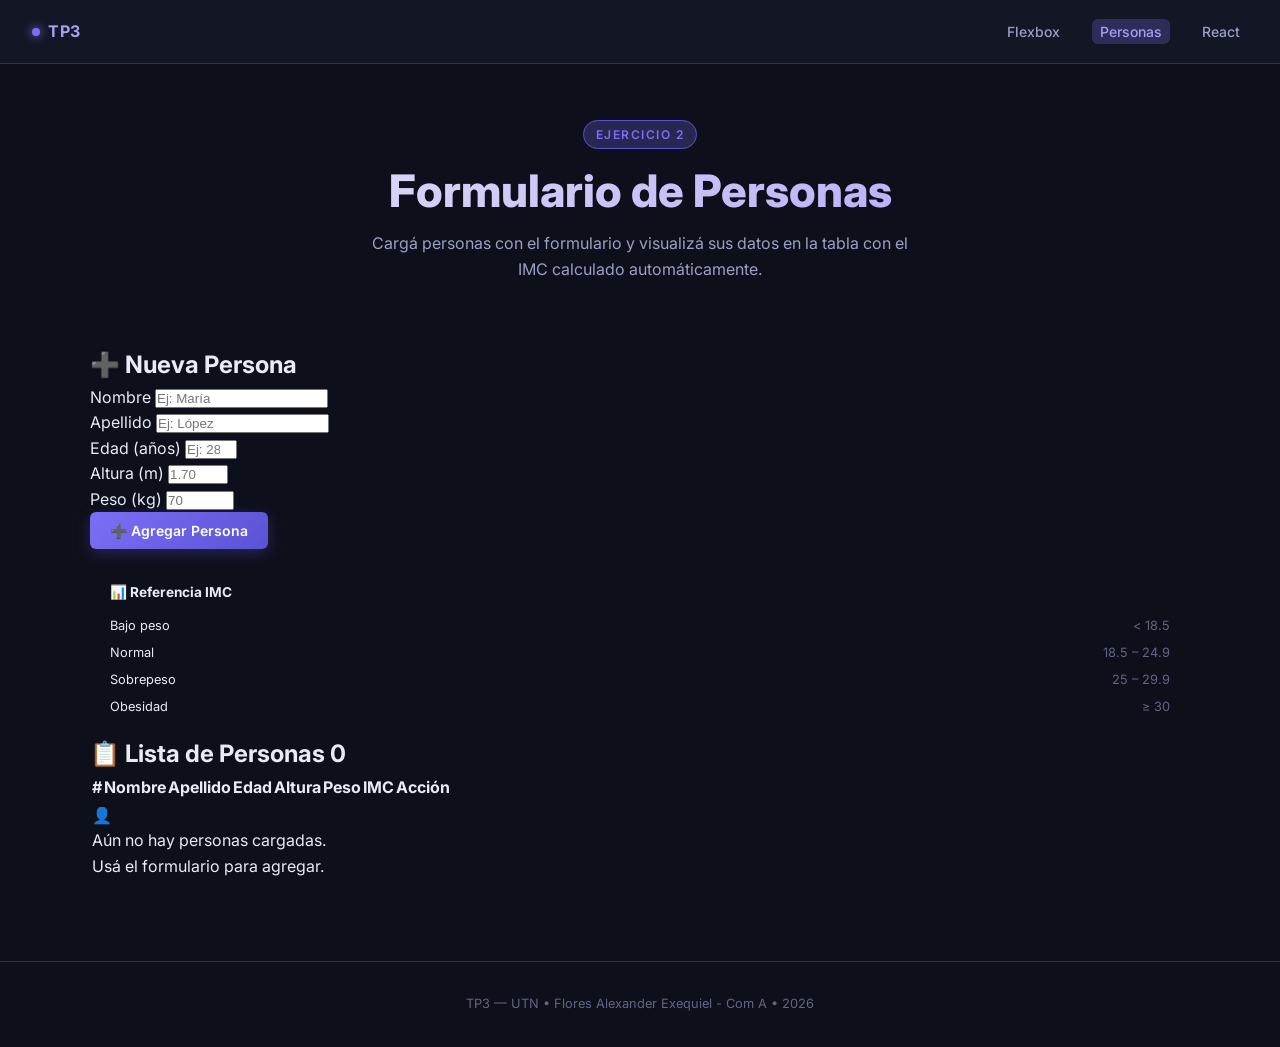
==== personas.html @ f4d53ebc "Octavo commit - Estructura personas.html terminado" ====
<!doctype html>
<html lang="es">
  <head>
    <meta charset="UTF-8" />
    <meta name="viewport" content="width=device-width, initial-scale=1.0" />
    <title>Ejercicio 2 — Formulario de Personas | TP3</title>
    <meta
      name="description"
      content="Ejercicio 2: formulario con JavaScript vanilla para cargar personas y calcular el IMC."
    />
    <link rel="stylesheet" href="style.css" />
  </head>
  <body>
    <!-- Navbar -->
    <nav class="navbar">
      <a href="index.html" class="navbar-brand">
        <span class="brand-dot"></span>
        TP3
      </a>
      <ul class="navbar-links">
        <li><a href="flexbox.html">Flexbox</a></li>
        <li><a href="personas.html" class="active">Personas</a></li>
        <li><a href="react.html">React</a></li>
      </ul>
    </nav>

    <!-- Header -->
    <header class="page-header animate-in">
      <span class="page-tag">Ejercicio 2</span>
      <h1>Formulario de Personas</h1>
      <p>
        Cargá personas con el formulario y visualizá sus datos en la tabla con
        el IMC calculado automáticamente.
      </p>
    </header>

    <!-- Content -->
    <main class="container section">
      <div class="page-layout">
        <!-- FORM PANEL -->
        <aside class="form-panel animate-in" style="animation-delay: 0.1s">
          <div class="form-card">
            <h2>➕ Nueva Persona</h2>

            <div class="form-fields">
              <div class="form-row">
                <div class="form-group">
                  <label for="inputNombre">Nombre</label>
                  <input
                    type="text"
                    id="inputNombre"
                    class="form-control"
                    placeholder="Ej: María"
                    autocomplete="off"
                  />
                </div>
                <div class="form-group">
                  <label for="inputApellido">Apellido</label>
                  <input
                    type="text"
                    id="inputApellido"
                    class="form-control"
                    placeholder="Ej: López"
                    autocomplete="off"
                  />
                </div>
              </div>

              <div class="form-group">
                <label for="inputEdad">Edad (años)</label>
                <input
                  type="number"
                  id="inputEdad"
                  class="form-control"
                  placeholder="Ej: 28"
                  min="1"
                  max="120"
                />
              </div>

              <div class="form-row">
                <div class="form-group">
                  <label for="inputAltura">Altura (m)</label>
                  <input
                    type="number"
                    id="inputAltura"
                    class="form-control"
                    placeholder="1.70"
                    step="0.01"
                    min="0.5"
                    max="2.5"
                  />
                </div>
                <div class="form-group">
                  <label for="inputPeso">Peso (kg)</label>
                  <input
                    type="number"
                    id="inputPeso"
                    class="form-control"
                    placeholder="70"
                    step="0.1"
                    min="1"
                    max="500"
                  />
                </div>
              </div>

              <div id="alertMsg" class="alert"></div>

              <button
                class="btn btn-primary btn-submit"
                id="btnAgregar"
                onclick="agregarPersona()"
              >
                ➕ Agregar Persona
              </button>
            </div>
          </div>

          <!-- IMC Reference -->
          <div
            class="form-card"
            style="margin-top: 1rem; padding: 1.1rem 1.25rem"
          >
            <h2 style="font-size: 0.85rem; margin-bottom: 0.75rem">
              📊 Referencia IMC
            </h2>
            <div
              style="
                display: flex;
                flex-direction: column;
                gap: 0.4rem;
                font-size: 0.8rem;
              "
            >
              <div
                style="
                  display: flex;
                  justify-content: space-between;
                  align-items: center;
                "
              >
                <span class="imc-badge imc-bajo">Bajo peso</span>
                <span style="color: var(--text-muted)">&lt; 18.5</span>
              </div>
              <div
                style="
                  display: flex;
                  justify-content: space-between;
                  align-items: center;
                "
              >
                <span class="imc-badge imc-normal">Normal</span>
                <span style="color: var(--text-muted)">18.5 – 24.9</span>
              </div>
              <div
                style="
                  display: flex;
                  justify-content: space-between;
                  align-items: center;
                "
              >
                <span class="imc-badge imc-sobrepeso">Sobrepeso</span>
                <span style="color: var(--text-muted)">25 – 29.9</span>
              </div>
              <div
                style="
                  display: flex;
                  justify-content: space-between;
                  align-items: center;
                "
              >
                <span class="imc-badge imc-obesidad">Obesidad</span>
                <span style="color: var(--text-muted)">≥ 30</span>
              </div>
            </div>
          </div>
        </aside>

        <!-- TABLE PANEL -->
        <div class="table-panel animate-in" style="animation-delay: 0.15s">
          <div class="table-header">
            <h2>
              📋 Lista de Personas
              <span class="counter-badge" id="counterBadge">0</span>
            </h2>
            <button
              class="btn btn-secondary btn-sm"
              onclick="limpiarTodo()"
              id="btnLimpiar"
              style="display: none"
            >
              🗑 Limpiar todo
            </button>
          </div>

          <div class="table-wrapper">
            <table id="tablaPersonas">
              <thead>
                <tr>
                  <th>#</th>
                  <th>Nombre</th>
                  <th>Apellido</th>
                  <th>Edad</th>
                  <th>Altura</th>
                  <th>Peso</th>
                  <th>IMC</th>
                  <th>Acción</th>
                </tr>
              </thead>
              <tbody id="tbodyPersonas">
                <tr id="emptyRow">
                  <td colspan="8">
                    <div class="empty-state">
                      <div class="empty-icon">👤</div>
                      <p>
                        Aún no hay personas cargadas.<br />Usá el formulario
                        para agregar.
                      </p>
                    </div>
                  </td>
                </tr>
              </tbody>
            </table>
          </div>

          <!-- Summary -->
          <div class="summary-cards" id="summarySection" style="display: none">
            <div class="summary-card">
              <div class="s-label">Total</div>
              <div class="s-value" id="sumTotal">0</div>
              <div class="s-sub">personas</div>
            </div>
            <div class="summary-card">
              <div class="s-label">IMC Promedio</div>
              <div class="s-value" id="sumIMC">—</div>
              <div class="s-sub">kg/m²</div>
            </div>
            <div class="summary-card">
              <div class="s-label">Edad Promedio</div>
              <div class="s-value" id="sumEdad">—</div>
              <div class="s-sub">años</div>
            </div>
            <div class="summary-card">
              <div class="s-label">Peso Promedio</div>
              <div class="s-value" id="sumPeso">—</div>
              <div class="s-sub">kg</div>
            </div>
          </div>
        </div>
      </div>
    </main>

    <footer>
      <p>TP3 — UTN &bull; Flores Alexander Exequiel - Com A &bull; 2026</p>
    </footer>
  </body>
</html>
---- style.css ----
@import url("https://fonts.googleapis.com/css2?family=Inter:wght@300;400;500;600;700;800&display=swap");

/* ---- Variables ---- */
:root {
  --bg-base: #0d0f1a;
  --bg-surface: #161928;
  --bg-card: #1e2235;
  --bg-card-hover: #252a42;
  --border: #2e3354;
  --border-light: #3d4470;

  --accent: #7c6ff7;
  --accent-light: #a99df9;
  --accent-dark: #5a52d5;
  --accent-glow: rgba(124, 111, 247, 0.25);

  --teal: #4ecdc4;
  --rose: #ff6b6b;
  --amber: #ffd166;
  --green: #6bcb77;

  --text-primary: #e8eaf6;
  --text-secondary: #9aa0c4;
  --text-muted: #606685;

  --radius-sm: 6px;
  --radius-md: 12px;
  --radius-lg: 18px;
  --radius-xl: 24px;

  --shadow-sm: 0 2px 8px rgba(0, 0, 0, 0.35);
  --shadow-md: 0 4px 20px rgba(0, 0, 0, 0.45);
  --shadow-lg: 0 8px 40px rgba(0, 0, 0, 0.55);
  --shadow-glow: 0 0 30px var(--accent-glow);

  --transition: 0.22s ease;
}

/* ---- Reset & Base ---- */
*,
*::before,
*::after {
  box-sizing: border-box;
  margin: 0;
  padding: 0;
}

html {
  scroll-behavior: smooth;
}

body {
  font-family: "Inter", sans-serif;
  background-color: var(--bg-base);
  color: var(--text-primary);
  min-height: 100vh;
  line-height: 1.6;
  -webkit-font-smoothing: antialiased;
}

/* ---- Scrollbar ---- */
::-webkit-scrollbar {
  width: 8px;
}
::-webkit-scrollbar-track {
  background: var(--bg-base);
}
::-webkit-scrollbar-thumb {
  background: var(--border);
  border-radius: 4px;
}
::-webkit-scrollbar-thumb:hover {
  background: var(--accent);
}

/* =============================================
   NAVBAR
   ============================================= */
.navbar {
  display: flex;
  align-items: center;
  justify-content: space-between;
  padding: 0 2rem;
  height: 64px;
  background: rgba(22, 25, 40, 0.85);
  border-bottom: 1px solid var(--border);
  backdrop-filter: blur(12px);
  -webkit-backdrop-filter: blur(12px);
  position: sticky;
  top: 0;
  z-index: 100;
}

.navbar-brand {
  font-size: 1rem;
  font-weight: 700;
  color: var(--accent-light);
  text-decoration: none;
  letter-spacing: 0.5px;
  display: flex;
  align-items: center;
  gap: 0.5rem;
}

.brand-dot {
  width: 8px;
  height: 8px;
  border-radius: 50%;
  background: var(--accent);
  box-shadow: 0 0 10px var(--accent);
  display: inline-block;
}

.navbar-links {
  display: flex;
  gap: 1.5rem;
  list-style: none;
}

.navbar-links a {
  color: var(--text-secondary);
  text-decoration: none;
  font-size: 0.875rem;
  font-weight: 500;
  padding: 0.25rem 0.5rem;
  border-radius: var(--radius-sm);
  transition:
    color var(--transition),
    background var(--transition);
}

.navbar-links a:hover,
.navbar-links a.active {
  color: var(--accent-light);
  background: var(--accent-glow);
}

/* =============================================
   PAGE HEADER
   ============================================= */
.page-header {
  text-align: center;
  padding: 3.5rem 2rem 2rem;
}

.page-tag {
  display: inline-block;
  font-size: 0.75rem;
  font-weight: 600;
  letter-spacing: 1.5px;
  text-transform: uppercase;
  color: var(--accent);
  background: var(--accent-glow);
  border: 1px solid var(--accent-dark);
  padding: 0.25rem 0.75rem;
  border-radius: 999px;
  margin-bottom: 1rem;
}

.page-header h1 {
  font-size: clamp(1.8rem, 4vw, 2.8rem);
  font-weight: 800;
  line-height: 1.2;
  background: linear-gradient(135deg, var(--text-primary), var(--accent-light));
  -webkit-background-clip: text;
  -webkit-text-fill-color: transparent;
  background-clip: text;
  margin-bottom: 0.75rem;
}

.page-header p {
  color: var(--text-secondary);
  font-size: 1rem;
  max-width: 540px;
  margin: 0 auto;
}

/* =============================================
   LAYOUT UTILITIES
   ============================================= */
.container {
  max-width: 1100px;
  margin: 0 auto;
  padding: 0 1.5rem;
}

.section {
  padding: 2rem 0;
}

/* =============================================
   BUTTONS
   ============================================= */
.btn {
  display: inline-flex;
  align-items: center;
  gap: 0.45rem;
  padding: 0.6rem 1.25rem;
  border-radius: var(--radius-sm);
  font-family: "Inter", sans-serif;
  font-size: 0.875rem;
  font-weight: 600;
  cursor: pointer;
  border: none;
  transition: all var(--transition);
  text-decoration: none;
  white-space: nowrap;
}

.btn-primary {
  background: linear-gradient(135deg, var(--accent), var(--accent-dark));
  color: #fff;
  box-shadow: 0 4px 15px var(--accent-glow);
}

.btn-primary:hover {
  transform: translateY(-1px);
  box-shadow: 0 6px 20px var(--accent-glow);
  filter: brightness(1.1);
}

.btn-secondary {
  background: var(--bg-card);
  color: var(--text-primary);
  border: 1px solid var(--border);
}

.btn-secondary:hover {
  background: var(--bg-card-hover);
  border-color: var(--accent);
  color: var(--accent-light);
}

.btn-secondary.active {
  background: linear-gradient(135deg, var(--accent), var(--accent-dark));
  color: #fff;
  border-color: transparent;
  box-shadow: 0 4px 12px var(--accent-glow);
}

.btn-danger {
  background: rgba(255, 107, 107, 0.15);
  color: var(--rose);
  border: 1px solid rgba(255, 107, 107, 0.3);
}

.btn-danger:hover {
  background: rgba(255, 107, 107, 0.25);
  border-color: var(--rose);
}

.btn-sm {
  padding: 0.35rem 0.8rem;
  font-size: 0.8rem;
}

/* =============================================
   CARD (genérico)
   ============================================= */
.card {
  background: var(--bg-card);
  border: 1px solid var(--border);
  border-radius: var(--radius-lg);
  padding: 1.5rem;
  transition: all var(--transition);
}

.card:hover {
  border-color: var(--accent);
  box-shadow: var(--shadow-glow);
  transform: translateY(-2px);
}

/* =============================================
   INDEX — HERO
   ============================================= */
.hero {
  display: flex;
  flex-direction: column;
  align-items: center;
  justify-content: center;
  text-align: center;
  padding: 5rem 2rem 3rem;
  gap: 1.25rem;
  position: relative;
  overflow: hidden;
}

.hero::before {
  content: "";
  position: absolute;
  width: 600px;
  height: 600px;
  border-radius: 50%;
  background: radial-gradient(
    circle,
    rgba(124, 111, 247, 0.12) 0%,
    transparent 70%
  );
  top: -150px;
  left: 50%;
  transform: translateX(-50%);
  pointer-events: none;
}

.hero-eyebrow {
  font-size: 0.78rem;
  font-weight: 700;
  letter-spacing: 2px;
  text-transform: uppercase;
  color: var(--accent);
  background: var(--accent-glow);
  border: 1px solid var(--accent-dark);
  padding: 0.3rem 0.9rem;
  border-radius: 999px;
}

.hero h1 {
  font-size: clamp(2.2rem, 5vw, 3.5rem);
  font-weight: 800;
  line-height: 1.15;
  background: linear-gradient(135deg, #ffffff 30%, var(--accent-light) 100%);
  -webkit-background-clip: text;
  -webkit-text-fill-color: transparent;
  background-clip: text;
}

.hero-sub {
  color: var(--text-secondary);
  font-size: 1.05rem;
  max-width: 500px;
}

.hero-chips {
  display: flex;
  flex-wrap: wrap;
  gap: 0.6rem;
  justify-content: center;
  margin-top: 0.5rem;
}

.chip {
  background: var(--bg-card);
  border: 1px solid var(--border);
  color: var(--text-secondary);
  font-size: 0.78rem;
  font-weight: 600;
  padding: 0.3rem 0.8rem;
  border-radius: 999px;
  display: flex;
  align-items: center;
  gap: 0.35rem;
}

/* =============================================
   INDEX — EXERCISE CARDS
   ============================================= */
.cards-section {
  padding: 1rem 2rem 4rem;
}

.cards-section h2 {
  text-align: center;
  font-size: 1rem;
  font-weight: 600;
  color: var(--text-muted);
  text-transform: uppercase;
  letter-spacing: 1.5px;
  margin-bottom: 2rem;
}

.cards-grid {
  display: flex;
  flex-wrap: wrap;
  gap: 1.5rem;
  justify-content: center;
  max-width: 1000px;
  margin: 0 auto;
}

.ex-card {
  background: var(--bg-card);
  border: 1px solid var(--border);
  border-radius: var(--radius-lg);
  padding: 2rem;
  flex: 1 1 280px;
  max-width: 320px;
  display: flex;
  flex-direction: column;
  gap: 1rem;
  text-decoration: none;
  color: inherit;
  transition: all 0.28s ease;
  position: relative;
  overflow: hidden;
}

.ex-card::after {
  content: "";
  position: absolute;
  inset: 0;
  background: linear-gradient(135deg, var(--accent-glow), transparent);
  opacity: 0;
  transition: opacity 0.28s ease;
}

.ex-card:hover {
  border-color: var(--accent);
  transform: translateY(-4px);
  box-shadow: var(--shadow-glow), var(--shadow-md);
}

.ex-card:hover::after {
  opacity: 1;
}

.ex-card-num {
  font-size: 0.72rem;
  font-weight: 700;
  letter-spacing: 1.5px;
  text-transform: uppercase;
  color: var(--accent);
}

.ex-card-icon {
  font-size: 2.2rem;
  line-height: 1;
}

.ex-card h3 {
  font-size: 1.15rem;
  font-weight: 700;
  color: var(--text-primary);
}

.ex-card p {
  font-size: 0.875rem;
  color: var(--text-secondary);
  line-height: 1.55;
  flex: 1;
}

.ex-card-link {
  display: inline-flex;
  align-items: center;
  gap: 0.4rem;
  font-size: 0.85rem;
  font-weight: 600;
  color: var(--accent-light);
  margin-top: auto;
}

.ex-card-link span {
  transition: transform 0.2s ease;
}
.ex-card:hover .ex-card-link span {
  transform: translateX(4px);
}

.tech-tags {
  display: flex;
  flex-wrap: wrap;
  gap: 0.4rem;
}

.tech-tag {
  font-size: 0.7rem;
  font-weight: 600;
  padding: 0.2rem 0.55rem;
  border-radius: var(--radius-sm);
  background: var(--bg-surface);
  border: 1px solid var(--border);
  color: var(--text-muted);
}

/* =============================================
   FLEXBOX PAGE — TOOLBAR & CARDS
   ============================================= */
.toolbar {
  display: flex;
  flex-wrap: wrap;
  align-items: center;
  gap: 1rem;
  background: var(--bg-surface);
  border: 1px solid var(--border);
  border-radius: var(--radius-md);
  padding: 1rem 1.25rem;
  margin-bottom: 2rem;
}

.search-wrap {
  position: relative;
  flex: 1 1 200px;
}

.search-wrap .search-icon {
  position: absolute;
  left: 0.75rem;
  top: 50%;
  transform: translateY(-50%);
  color: var(--text-muted);
  pointer-events: none;
  font-size: 0.9rem;
}

#searchInput {
  padding-left: 2.2rem;
}

.toolbar-buttons {
  display: flex;
  flex-wrap: wrap;
  gap: 0.6rem;
}

.stats-bar {
  display: flex;
  flex-wrap: wrap;
  gap: 1rem;
  margin-bottom: 1.5rem;
  align-items: center;
}

.stats-count {
  font-size: 0.85rem;
  color: var(--text-muted);
}
.stats-count strong {
  color: var(--accent-light);
}

#cardsGrid {
  display: flex;
  flex-wrap: wrap;
  gap: 1.25rem;
  justify-content: flex-start;
  min-height: 200px;
}

/* ---- Tech Card ---- */
.tech-card {
  background: var(--bg-card);
  border: 1px solid var(--border);
  border-radius: var(--radius-lg);
  padding: 1.5rem;
  flex: 1 1 240px;
  max-width: 320px;
  display: flex;
  flex-direction: column;
  gap: 0.75rem;
  cursor: default;
  transition: all 0.25s ease;
  position: relative;
  overflow: hidden;
  animation: fadeInUp 0.35s ease both;
}

.tech-card::before {
  content: "";
  position: absolute;
  top: 0;
  left: 0;
  right: 0;
  height: 3px;
  background: var(--card-color, var(--accent));
  opacity: 0.7;
}

.tech-card:hover {
  border-color: var(--card-color, var(--accent));
  transform: translateY(-3px);
  box-shadow: 0 8px 30px rgba(0, 0, 0, 0.4);
}

.card-emoji {
  font-size: 2.4rem;
  line-height: 1;
}

.card-name {
  font-size: 1.1rem;
  font-weight: 700;
  color: var(--text-primary);
}

.card-year {
  font-size: 0.72rem;
  font-weight: 600;
  color: var(--text-muted);
  letter-spacing: 0.5px;
}

.card-desc {
  font-size: 0.82rem;
  color: var(--text-secondary);
  line-height: 1.55;
  flex: 1;
}

.card-tags {
  display: flex;
  flex-wrap: wrap;
  gap: 0.35rem;
}

.card-tag {
  font-size: 0.68rem;
  font-weight: 600;
  padding: 0.2rem 0.55rem;
  border-radius: 999px;
  background: var(--bg-surface);
  border: 1px solid var(--border);
  color: var(--text-muted);
}

.no-results {
  display: flex;
  flex-direction: column;
  align-items: center;
  justify-content: center;
  width: 100%;
  padding: 3rem 1rem;
  gap: 0.75rem;
  color: var(--text-muted);
  font-size: 0.9rem;
  animation: fadeIn 0.3s ease;
}

.no-results-icon {
  font-size: 2.5rem;
}

/* ---- Flexbox legend ---- */
.flexbox-legend {
  background: var(--bg-surface);
  border: 1px solid var(--border);
  border-left: 3px solid var(--accent);
  border-radius: var(--radius-md);
  padding: 1rem 1.25rem;
  margin-top: 2rem;
}

.flexbox-legend h3 {
  font-size: 0.8rem;
  font-weight: 700;
  color: var(--accent);
  letter-spacing: 1px;
  text-transform: uppercase;
  margin-bottom: 0.6rem;
}

.flex-props {
  display: flex;
  flex-wrap: wrap;
  gap: 0.4rem;
}

.flex-prop {
  font-family: "Courier New", monospace;
  font-size: 0.78rem;
  background: var(--bg-card);
  border: 1px solid var(--border);
  color: var(--teal);
  padding: 0.2rem 0.55rem;
  border-radius: var(--radius-sm);
}

/* =============================================
   FOOTER
   ============================================= */
footer {
  text-align: center;
  padding: 2rem 1rem;
  color: var(--text-muted);
  font-size: 0.8rem;
  border-top: 1px solid var(--border);
  margin-top: 3rem;
}

/* =============================================
   ANIMATIONS
   ============================================= */
@keyframes fadeInUp {
  from {
    opacity: 0;
    transform: translateY(20px);
  }
  to {
    opacity: 1;
    transform: translateY(0);
  }
}

@keyframes fadeIn {
  from {
    opacity: 0;
  }
  to {
    opacity: 1;
  }
}

@keyframes pulse {
  0%,
  100% {
    box-shadow: 0 0 0 0 var(--accent-glow);
  }
  50% {
    box-shadow: 0 0 0 8px transparent;
  }
}

.animate-in {
  animation: fadeInUp 0.4s ease both;
}
.animate-fade {
  animation: fadeIn 0.3s ease both;
}

/* =============================================
   RESPONSIVE
   ============================================= */
@media (max-width: 800px) {
  .page-layout {
    flex-direction: column;
  }
  .form-panel {
    flex: none;
    width: 100%;
    position: static;
  }
}

@media (max-width: 640px) {
  .navbar {
    padding: 0 1rem;
  }
  .navbar-links {
    gap: 0.75rem;
  }
  .navbar-links a {
    font-size: 0.8rem;
  }
  .page-header {
    padding: 2.5rem 1rem 1.5rem;
  }
}
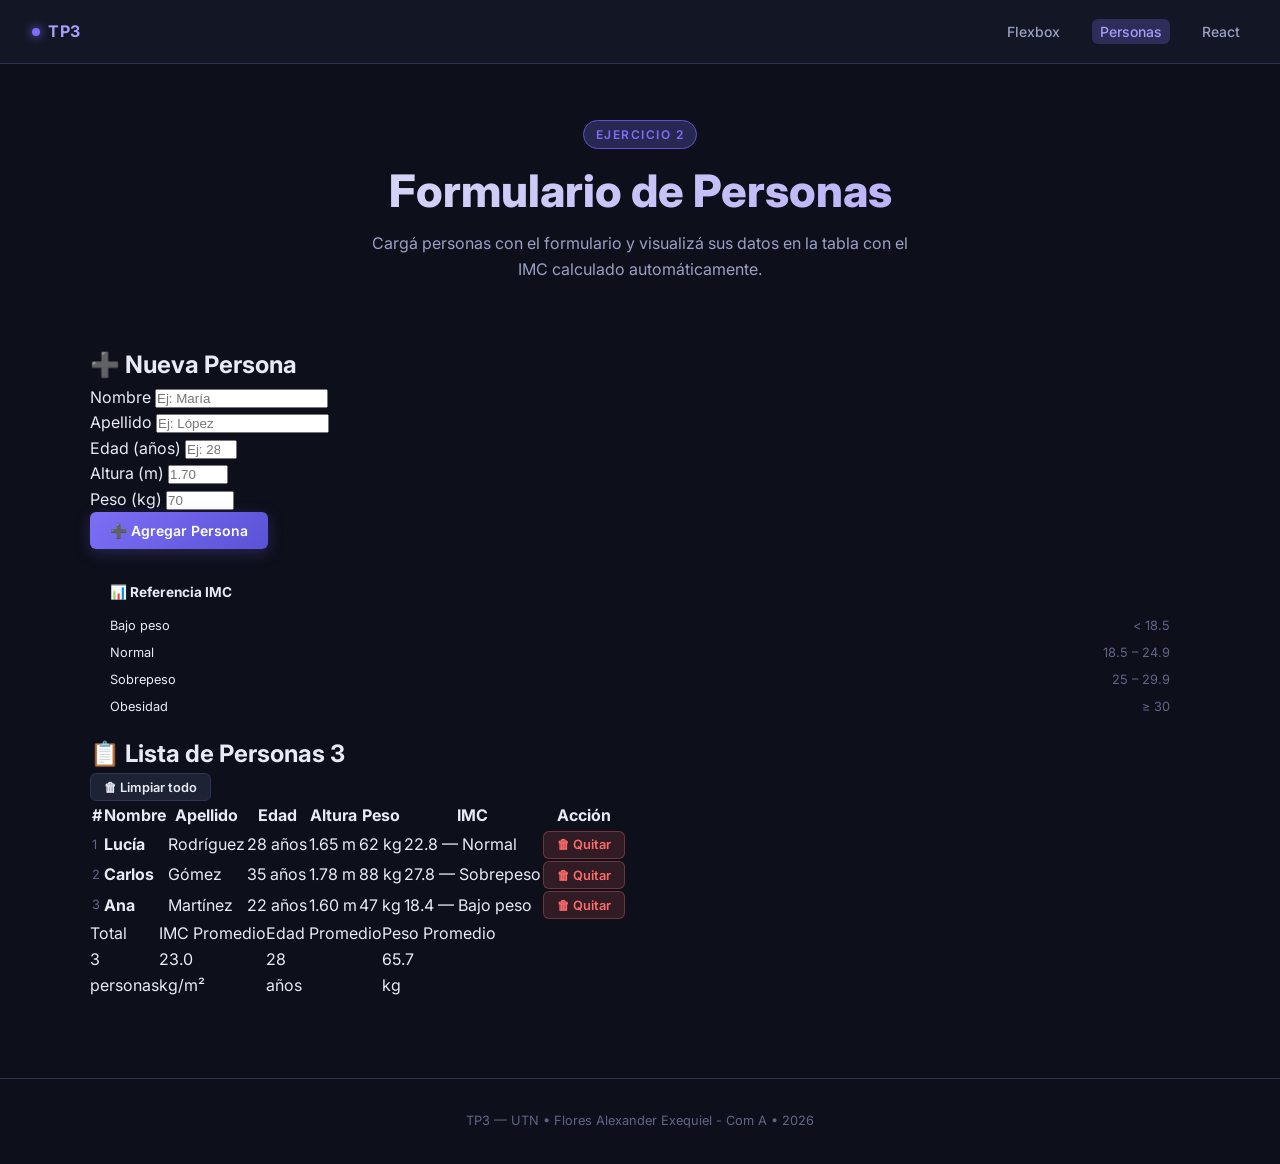
==== commit 1fa835d4: "Noveno commit - Funcionalidad personas.html agregada" ====
--- a/personas.html
+++ b/personas.html
@@ -254,5 +254,296 @@
     <footer>
       <p>TP3 — UTN &bull; Flores Alexander Exequiel - Com A &bull; 2026</p>
     </footer>
+
+    <script>
+      /* ====================================================
+       EJERCICIO 2 — Formulario de personas con JS vanilla
+       ==================================================== */
+
+      // Arreglo de personas (estado de la app)
+      let personas = [];
+      let proximoId = 1;
+
+      // IDs de los campos del formulario
+      const campos = [
+        "inputNombre",
+        "inputApellido",
+        "inputEdad",
+        "inputAltura",
+        "inputPeso",
+      ];
+
+      /* ---- Cálculo de IMC ---- */
+      function calcularIMC(peso, altura) {
+        const imc = peso / (altura * altura);
+        return parseFloat(imc.toFixed(1));
+      }
+
+      function categoriaIMC(imc) {
+        if (imc < 18.5) return { label: "Bajo peso", clase: "imc-bajo" };
+        if (imc < 25) return { label: "Normal", clase: "imc-normal" };
+        if (imc < 30) return { label: "Sobrepeso", clase: "imc-sobrepeso" };
+        return { label: "Obesidad", clase: "imc-obesidad" };
+      }
+
+      /* ---- Validación ---- */
+      function validarFormulario() {
+        const nombre = document.getElementById("inputNombre").value.trim();
+        const apellido = document.getElementById("inputApellido").value.trim();
+        const edad = parseFloat(document.getElementById("inputEdad").value);
+        const altura = parseFloat(document.getElementById("inputAltura").value);
+        const peso = parseFloat(document.getElementById("inputPeso").value);
+
+        if (!nombre || !apellido) {
+          mostrarAlerta("error", "⚠️ Nombre y apellido son obligatorios.");
+          return null;
+        }
+        if (isNaN(edad) || edad < 1 || edad > 120) {
+          mostrarAlerta(
+            "error",
+            "⚠️ La edad debe ser un número entre 1 y 120.",
+          );
+          return null;
+        }
+        if (isNaN(altura) || altura < 0.5 || altura > 2.5) {
+          mostrarAlerta(
+            "error",
+            "⚠️ La altura debe estar entre 0.5 y 2.5 metros.",
+          );
+          return null;
+        }
+        if (isNaN(peso) || peso < 1 || peso > 500) {
+          mostrarAlerta(
+            "error",
+            "⚠️ El peso debe ser un número entre 1 y 500 kg.",
+          );
+          return null;
+        }
+
+        return { nombre, apellido, edad, altura, peso };
+      }
+
+      /* ---- Agregar persona ---- */
+      function agregarPersona() {
+        const datos = validarFormulario();
+        if (!datos) return;
+
+        const imc = calcularIMC(datos.peso, datos.altura);
+        const persona = { id: proximoId++, imc, ...datos };
+        personas.push(persona);
+
+        insertarFila(persona);
+        limpiarFormulario();
+        actualizarResumen();
+        mostrarAlerta(
+          "success",
+          `✅ ${datos.nombre} ${datos.apellido} agregado/a correctamente.`,
+        );
+
+        setTimeout(() => ocultarAlerta(), 3000);
+      }
+
+      /* ---- Insertar fila en la tabla (manipulación DOM directa) ---- */
+      function insertarFila(persona) {
+        const tbody = document.getElementById("tbodyPersonas");
+
+        // Quitar estado vacío si existe
+        const emptyRow = document.getElementById("emptyRow");
+        if (emptyRow) emptyRow.remove();
+
+        const cat = categoriaIMC(persona.imc);
+        const tr = document.createElement("tr");
+        tr.id = `fila-${persona.id}`;
+        tr.classList.add("new-row");
+
+        tr.innerHTML = `
+        <td style="color:var(--text-muted);font-size:.8rem;">${personas.length}</td>
+        <td><strong>${escapeHTML(persona.nombre)}</strong></td>
+        <td>${escapeHTML(persona.apellido)}</td>
+        <td>${persona.edad} años</td>
+        <td>${persona.altura.toFixed(2)} m</td>
+        <td>${persona.peso} kg</td>
+        <td>
+          <span class="imc-badge ${cat.clase}">
+            ${persona.imc} — ${cat.label}
+          </span>
+        </td>
+        <td>
+          <button class="btn btn-danger btn-sm" onclick="eliminarPersona(${persona.id})">
+            🗑 Quitar
+          </button>
+        </td>
+      `;
+
+        tbody.appendChild(tr);
+
+        // Actualizar contador del badge
+        document.getElementById("counterBadge").textContent = personas.length;
+        document.getElementById("btnLimpiar").style.display =
+          personas.length > 0 ? "inline-flex" : "none";
+      }
+
+      /* ---- Eliminar persona ---- */
+      function eliminarPersona(id) {
+        personas = personas.filter((p) => p.id !== id);
+        const fila = document.getElementById(`fila-${id}`);
+
+        if (fila) {
+          fila.classList.add("removing");
+          setTimeout(() => {
+            fila.remove();
+            renumerarFilas();
+            actualizarResumen();
+
+            if (personas.length === 0) {
+              mostrarFilaVacia();
+            }
+          }, 250);
+        }
+
+        document.getElementById("counterBadge").textContent = personas.length;
+        document.getElementById("btnLimpiar").style.display =
+          personas.length > 0 ? "inline-flex" : "none";
+      }
+
+      /* ---- Renumerar filas ---- */
+      function renumerarFilas() {
+        const filas = document.querySelectorAll(
+          '#tbodyPersonas tr[id^="fila-"]',
+        );
+        filas.forEach((fila, idx) => {
+          fila.querySelector("td:first-child").textContent = idx + 1;
+        });
+      }
+
+      /* ---- Limpiar todo ---- */
+      function limpiarTodo() {
+        if (!confirm("¿Seguro que querés eliminar todas las personas?")) return;
+        personas = [];
+        const tbody = document.getElementById("tbodyPersonas");
+        tbody.innerHTML = "";
+        mostrarFilaVacia();
+        actualizarResumen();
+        document.getElementById("counterBadge").textContent = 0;
+        document.getElementById("btnLimpiar").style.display = "none";
+      }
+
+      /* ---- Fila vacía ---- */
+      function mostrarFilaVacia() {
+        const tbody = document.getElementById("tbodyPersonas");
+        const tr = document.createElement("tr");
+        tr.id = "emptyRow";
+        tr.innerHTML = `
+        <td colspan="8">
+          <div class="empty-state">
+            <div class="empty-icon">👤</div>
+            <p>No hay personas cargadas.<br>Usá el formulario para agregar.</p>
+          </div>
+        </td>`;
+        tbody.appendChild(tr);
+      }
+
+      /* ---- Resumen estadístico ---- */
+      function actualizarResumen() {
+        const section = document.getElementById("summarySection");
+        if (personas.length === 0) {
+          section.style.display = "none";
+          return;
+        }
+
+        section.style.display = "flex";
+        const total = personas.length;
+        const promIMC = (
+          personas.reduce((s, p) => s + p.imc, 0) / total
+        ).toFixed(1);
+        const promEdad = Math.round(
+          personas.reduce((s, p) => s + p.edad, 0) / total,
+        );
+        const promPeso = (
+          personas.reduce((s, p) => s + p.peso, 0) / total
+        ).toFixed(1);
+
+        document.getElementById("sumTotal").textContent = total;
+        document.getElementById("sumIMC").textContent = promIMC;
+        document.getElementById("sumEdad").textContent = promEdad;
+        document.getElementById("sumPeso").textContent = promPeso;
+      }
+
+      /* ---- Limpieza formulario ---- */
+      function limpiarFormulario() {
+        campos.forEach((id) => {
+          const el = document.getElementById(id);
+          el.value = "";
+          el.classList.remove("error");
+        });
+        document.getElementById("inputNombre").focus();
+      }
+
+      /* ---- Alertas ---- */
+      function mostrarAlerta(tipo, mensaje) {
+        const el = document.getElementById("alertMsg");
+        el.textContent = mensaje;
+        el.className = `alert show alert-${tipo}`;
+      }
+
+      function ocultarAlerta() {
+        const el = document.getElementById("alertMsg");
+        el.className = "alert";
+      }
+
+      /* ---- Seguridad XSS ---- */
+      function escapeHTML(str) {
+        const d = document.createElement("div");
+        d.appendChild(document.createTextNode(str));
+        return d.innerHTML;
+      }
+
+      /* ---- Enter en formulario ---- */
+      document.addEventListener("keydown", function (e) {
+        if (e.key === "Enter" && e.target.classList.contains("form-control")) {
+          e.preventDefault();
+          agregarPersona();
+        }
+      });
+
+      /* ---- Datos de ejemplo precargados ---- */
+      function cargarEjemplos() {
+        const ejemplos = [
+          {
+            nombre: "Lucía",
+            apellido: "Rodríguez",
+            edad: 28,
+            altura: 1.65,
+            peso: 62,
+          },
+          {
+            nombre: "Carlos",
+            apellido: "Gómez",
+            edad: 35,
+            altura: 1.78,
+            peso: 88,
+          },
+          {
+            nombre: "Ana",
+            apellido: "Martínez",
+            edad: 22,
+            altura: 1.6,
+            peso: 47,
+          },
+        ];
+
+        ejemplos.forEach((e) => {
+          const imc = calcularIMC(e.peso, e.altura);
+          const persona = { id: proximoId++, imc, ...e };
+          personas.push(persona);
+          insertarFila(persona);
+        });
+
+        actualizarResumen();
+      }
+
+      // Inicialización
+      cargarEjemplos();
+    </script>
   </body>
 </html>
